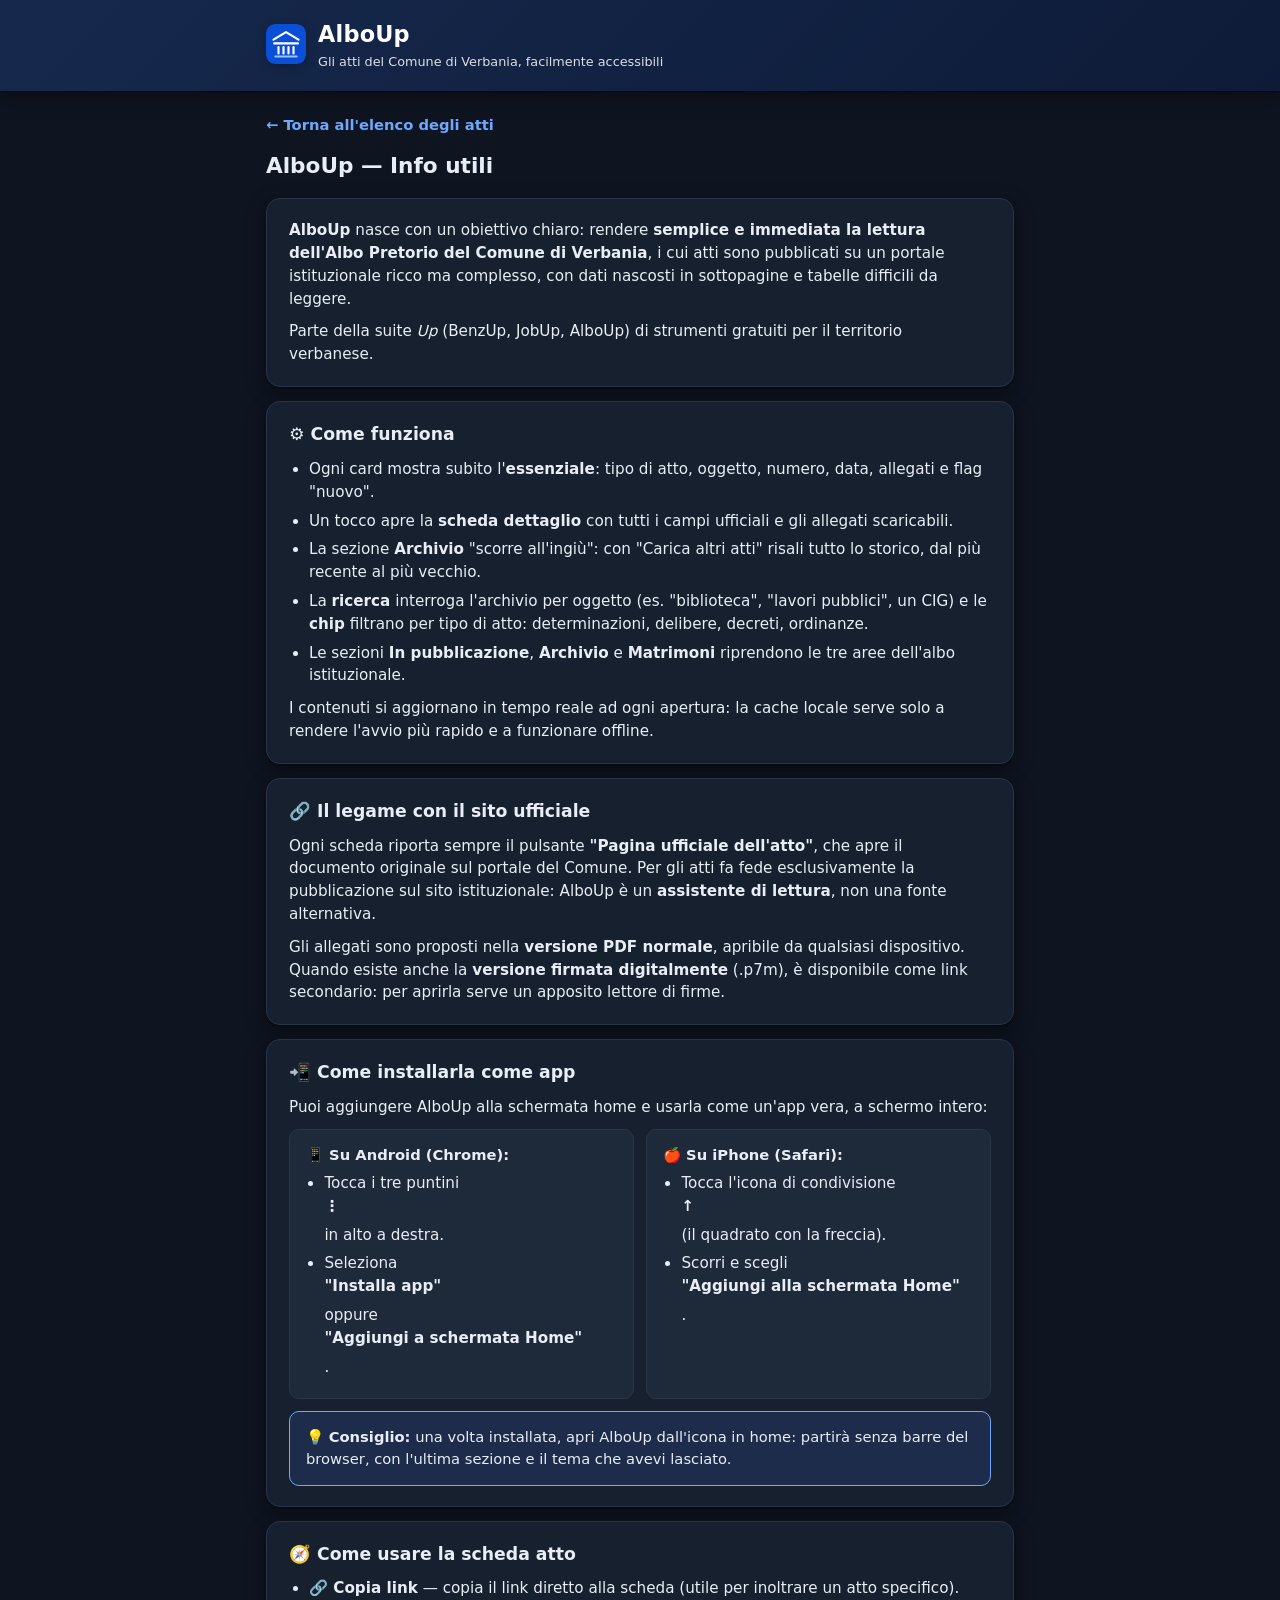
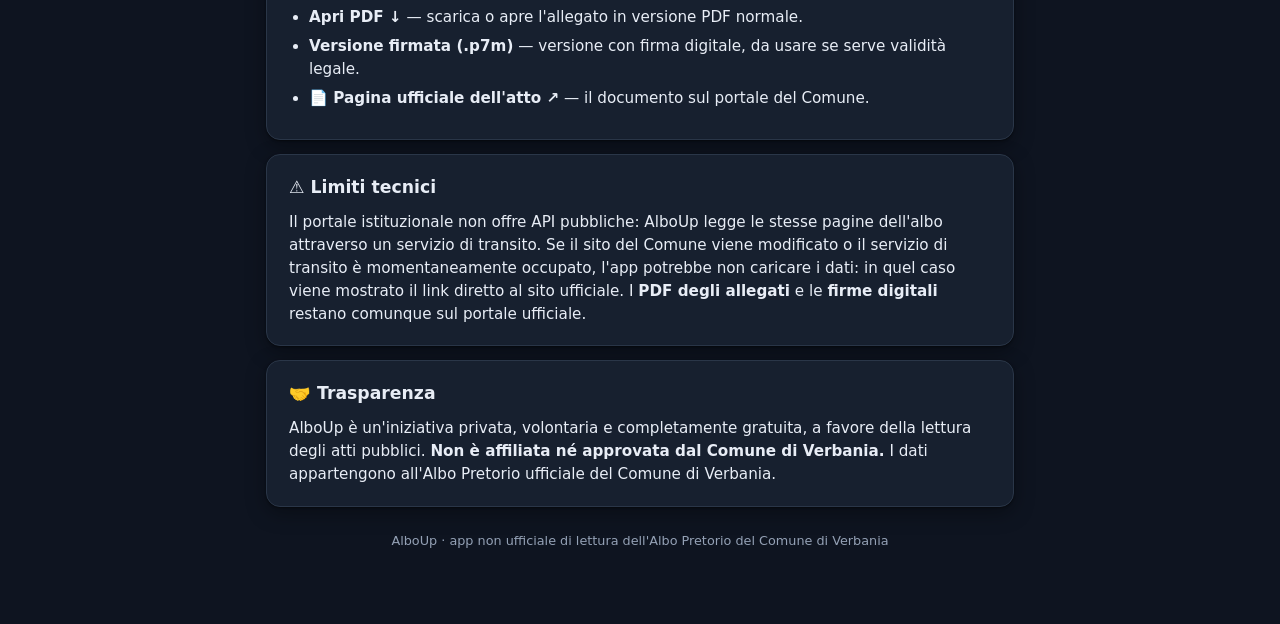
==== infoutili.html @ 07907e7c "Primo caricamento" ====
<!DOCTYPE html>
<html lang="it">
<head>
  <meta charset="UTF-8" />
  <meta name="viewport" content="width=device-width, initial-scale=1, viewport-fit=cover" />
  <meta name="description" content="Info utili su AlboUp: come funziona, come installarla come app, origine dei dati e trasparenza." />
  <title>Info utili — AlboUp</title>
  <link rel="manifest" href="manifest.json" />
  <link rel="icon" href="icon.svg" type="image/svg+xml" />
  <script>
    // tema scuro predefinito, coerente con l'app (prima che il CSS venga applicato)
    try { document.documentElement.dataset.theme = localStorage.getItem('alboVrb:theme') || 'dark'; } catch (e) {}
  </script>
  <link rel="stylesheet" href="style.css" />
  <style>
    /* stili specifici della pagina Info utili */
    .info-main { margin: 22px auto 40px; }
    .info-title { font-size: 1.35rem; margin: 0 0 16px; }
    .info-section {
      background: var(--surface);
      border: 1px solid var(--border);
      border-radius: var(--radius);
      box-shadow: var(--shadow);
      padding: 20px 22px;
      margin-bottom: 14px;
    }
    .info-section h2 { margin: 0 0 10px; font-size: 1.08rem; }
    .info-section p { margin: 0 0 10px; font-size: .95rem; }
    .info-section p:last-child { margin-bottom: 0; }
    .info-section ul { margin: 0 0 10px; padding-left: 1.25rem; font-size: .95rem; }
    .info-section li { margin-bottom: 6px; }
    .info-note {
      background: var(--primary-soft);
      border: 1px solid var(--primary);
      border-radius: 10px;
      padding: 14px 16px;
      margin-top: 12px;
      font-size: .92rem;
    }
    .install-cols { display: grid; gap: 12px; }
    @media (min-width: 640px) { .install-cols { grid-template-columns: 1fr 1fr; } }
    .install-box {
      background: var(--surface-2);
      border: 1px solid var(--border);
      border-radius: 10px;
      padding: 14px 16px;
      font-size: .92rem;
    }
    .install-box strong { display: block; margin-bottom: 6px; }
    .install-box ul { margin: 0; padding-left: 1.15rem; }
    .back-link {
      display: inline-flex; align-items: center; gap: 6px;
      color: var(--primary); text-decoration: none;
      font-weight: 600; font-size: .92rem; margin-bottom: 14px;
    }
    .back-link:hover { text-decoration: underline; text-underline-offset: 3px; }
    .info-footer { text-align: center; font-size: .8rem; color: var(--text-muted); padding: 10px 0 34px; }
  </style>
</head>
<body>

  <header class="site-header">
    <div class="wrap header-inner">
      <a class="brand" href="index.html" style="text-decoration:none; color:inherit;">
        <span class="brand-ico" aria-hidden="true">
          <svg viewBox="0 0 64 64" fill="none" xmlns="http://www.w3.org/2000/svg">
            <rect width="64" height="64" rx="14" fill="#0b4fd8"/>
            <path d="M12 25 32 13l20 12" stroke="#fff" stroke-width="3.5" stroke-linecap="round" stroke-linejoin="round"/>
            <line x1="13" y1="31" x2="51" y2="31" stroke="#fff" stroke-width="3.5" stroke-linecap="round"/>
            <line x1="20" y1="37" x2="20" y2="47" stroke="#fff" stroke-width="3.5" stroke-linecap="round"/>
            <line x1="28" y1="37" x2="28" y2="47" stroke="#fff" stroke-width="3.5" stroke-linecap="round"/>
            <line x1="36" y1="37" x2="36" y2="47" stroke="#fff" stroke-width="3.5" stroke-linecap="round"/>
            <line x1="44" y1="37" x2="44" y2="47" stroke="#fff" stroke-width="3.5" stroke-linecap="round"/>
            <line x1="15" y1="52" x2="49" y2="52" stroke="#93c5fd" stroke-width="3.5" stroke-linecap="round"/>
          </svg>
        </span>
        <div class="brand-txt">
          <h1>AlboUp</h1>
          <p>Gli atti del Comune di Verbania, facilmente accessibili</p>
        </div>
      </a>
    </div>
  </header>

  <main class="wrap info-main">
    <a class="back-link" href="index.html">← Torna all'elenco degli atti</a>
    <h2 class="info-title">AlboUp — Info utili</h2>

    <section class="info-section">
      <p>
        <strong>AlboUp</strong> nasce con un obiettivo chiaro: rendere <strong>semplice e immediata la lettura
        dell'Albo Pretorio del Comune di Verbania</strong>, i cui atti sono pubblicati su un portale
        istituzionale ricco ma complesso, con dati nascosti in sottopagine e tabelle difficili da leggere.
      </p>
      <p>Parte della suite <em>Up</em> (BenzUp, JobUp, AlboUp) di strumenti gratuiti per il territorio verbanese.</p>
    </section>

    <section class="info-section">
      <h2>⚙️ Come funziona</h2>
      <ul>
        <li>Ogni card mostra subito l'<strong>essenziale</strong>: tipo di atto, oggetto, numero, data, allegati e flag "nuovo".</li>
        <li>Un tocco apre la <strong>scheda dettaglio</strong> con tutti i campi ufficiali e gli allegati scaricabili.</li>
        <li>La sezione <strong>Archivio</strong> "scorre all'ingiù": con "Carica altri atti" risali tutto lo storico, dal più recente al più vecchio.</li>
        <li>La <strong>ricerca</strong> interroga l'archivio per oggetto (es. "biblioteca", "lavori pubblici", un CIG) e le <strong>chip</strong> filtrano per tipo di atto: determinazioni, delibere, decreti, ordinanze.</li>
        <li>Le sezioni <strong>In pubblicazione</strong>, <strong>Archivio</strong> e <strong>Matrimoni</strong> riprendono le tre aree dell'albo istituzionale.</li>
      </ul>
      <p>I contenuti si aggiornano in tempo reale ad ogni apertura: la cache locale serve solo a rendere l'avvio più rapido e a funzionare offline.</p>
    </section>

    <section class="info-section">
      <h2>🔗 Il legame con il sito ufficiale</h2>
      <p>
        Ogni scheda riporta sempre il pulsante <strong>"Pagina ufficiale dell'atto"</strong>, che apre il documento
        originale sul portale del Comune. Per gli atti fa fede esclusivamente la pubblicazione sul sito istituzionale:
        AlboUp è un <strong>assistente di lettura</strong>, non una fonte alternativa.
      </p>
      <p>
        Gli allegati sono proposti nella <strong>versione PDF normale</strong>, apribile da qualsiasi dispositivo.
        Quando esiste anche la <strong>versione firmata digitalmente</strong> (.p7m), è disponibile come link
        secondario: per aprirla serve un apposito lettore di firme.
      </p>
    </section>

    <section class="info-section">
      <h2>📲 Come installarla come app</h2>
      <p>Puoi aggiungere AlboUp alla schermata home e usarla come un'app vera, a schermo intero:</p>
      <div class="install-cols">
        <div class="install-box">
          <strong>📱 Su Android (Chrome):</strong>
          <ul>
            <li>Tocca i tre puntini <strong>⋮</strong> in alto a destra.</li>
            <li>Seleziona <strong>"Installa app"</strong> oppure <strong>"Aggiungi a schermata Home"</strong>.</li>
          </ul>
        </div>
        <div class="install-box">
          <strong>🍎 Su iPhone (Safari):</strong>
          <ul>
            <li>Tocca l'icona di condivisione <strong>↑</strong> (il quadrato con la freccia).</li>
            <li>Scorri e scegli <strong>"Aggiungi alla schermata Home"</strong>.</li>
          </ul>
        </div>
      </div>
      <div class="info-note">
        💡 <strong>Consiglio:</strong> una volta installata, apri AlboUp dall'icona in home: partirà senza
        barre del browser, con l'ultima sezione e il tema che avevi lasciato.
      </div>
    </section>

    <section class="info-section">
      <h2>🧭 Come usare la scheda atto</h2>
      <ul>
        <li><strong>🔗 Copia link</strong> — copia il link diretto alla scheda (utile per inoltrare un atto specifico).</li>
        <li><strong>Apri PDF ↓</strong> — scarica o apre l'allegato in versione PDF normale.</li>
        <li><strong>Versione firmata (.p7m)</strong> — versione con firma digitale, da usare se serve validità legale.</li>
        <li><strong>📄 Pagina ufficiale dell'atto ↗</strong> — il documento sul portale del Comune.</li>
      </ul>
    </section>

    <section class="info-section">
      <h2>⚠️ Limiti tecnici</h2>
      <p>
        Il portale istituzionale non offre API pubbliche: AlboUp legge le stesse pagine dell'albo attraverso un
        servizio di transito. Se il sito del Comune viene modificato o il servizio di transito è momentaneamente
        occupato, l'app potrebbe non caricare i dati: in quel caso viene mostrato il link diretto al sito ufficiale.
        I <strong>PDF degli allegati</strong> e le <strong>firme digitali</strong> restano comunque sul portale ufficiale.
      </p>
    </section>

    <section class="info-section">
      <h2>🤝 Trasparenza</h2>
      <p>
        AlboUp è un'iniziativa privata, volontaria e completamente gratuita, a favore della lettura degli atti
        pubblici. <strong>Non è affiliata né approvata dal Comune di Verbania.</strong> I dati appartengono
        all'Albo Pretorio ufficiale del Comune di Verbania.
      </p>
    </section>

    <p class="info-footer">
      AlboUp · app non ufficiale di lettura dell'Albo Pretorio del Comune di Verbania
    </p>
  </main>

  <script>
    // La pagina NON ha un selettore di tema: segue sempre quello impostato
    // nella pagina principale (stessa chiave "alboVrb:theme" in localStorage,
    // letta all'avvio nel <head>). Se il tema viene cambiato nella pagina
    // principale mentre questa è aperta in un'altra scheda, si aggiorna live.
    window.addEventListener('storage', function (e) {
      if (e.key === 'alboVrb:theme' && e.newValue) {
        document.documentElement.dataset.theme = e.newValue;
      }
    });
  </script>

</body>
</html>
---- style.css ----
/* ============================================================
   AlboUp — stile
   Mobile-first, tema chiaro/scuro via variabili CSS.
   ============================================================ */

:root {
  --bg: #f4f6fb;
  --surface: #ffffff;
  --surface-2: #eef1f8;
  --text: #1a2333;
  --text-muted: #5b6779;
  --border: #dde3ee;
  --primary: #0b4fd8;
  --primary-soft: #e8effd;
  --on-primary: #ffffff;
  --accent: #0b8a4d;
  --danger: #c62828;
  --shadow: 0 1px 2px rgba(16, 24, 40, .06), 0 4px 16px rgba(16, 24, 40, .08);
  --radius: 14px;
  --wrap: 780px;
}

[data-theme="dark"] {
  --bg: #0e1420;
  --surface: #17202f;
  --surface-2: #1e2939;
  --text: #e8edf6;
  --text-muted: #94a1b5;
  --border: #2a3648;
  --primary: #6ea8ff;
  --primary-soft: #1c2c4a;
  --on-primary: #0b1424;
  --accent: #4ade80;
  --danger: #ff6b6b;
  --shadow: 0 1px 2px rgba(0, 0, 0, .4), 0 6px 20px rgba(0, 0, 0, .35);
}

* { box-sizing: border-box; }

html { scroll-behavior: smooth; }

body {
  margin: 0;
  font-family: system-ui, -apple-system, "Segoe UI", Roboto, "Helvetica Neue", sans-serif;
  background: var(--bg);
  color: var(--text);
  line-height: 1.5;
  -webkit-font-smoothing: antialiased;
  overflow-x: hidden; /* nessuno scorrimento orizzontale di pagina */
}

.wrap {
  max-width: var(--wrap);
  margin-inline: auto;
  padding-inline: 16px;
}

.hidden { display: none !important; }
.muted { color: var(--text-muted); }
.muted-note { font-size: .85rem; color: var(--text-muted); text-align: center; }

/* ---------- Header ---------- */

.site-header {
  background: linear-gradient(135deg, var(--primary), #0a3ba8);
  color: #fff;
  padding: 18px 0 20px;
  box-shadow: var(--shadow);
  position: sticky;
  top: 0;
  z-index: 20;
}

[data-theme="dark"] .site-header {
  background: linear-gradient(135deg, #16294d, #0e1b38);
}

.header-inner {
  display: flex;
  align-items: center;
  justify-content: space-between;
  gap: 12px;
}

.brand { display: flex; align-items: center; gap: 12px; min-width: 0; }

.brand-ico {
  width: 40px;
  height: 40px;
  flex-shrink: 0;
  display: inline-flex;
  filter: drop-shadow(0 2px 4px rgba(0,0,0,.25));
}
.brand-ico svg { width: 100%; height: 100%; display: block; border-radius: 9px; }

.brand-txt h1 { margin: 0; font-size: 1.25rem; letter-spacing: .2px; }
.brand-txt p { margin: 0; font-size: .8rem; opacity: .85; }

.header-actions { display: flex; align-items: center; gap: 8px; flex-shrink: 0; }

/* colonna di link sotto il pulsante "Sito ufficiale" (stessi ingombri) */
.header-links {
  display: flex;
  flex-direction: column;
  align-items: flex-end;
  gap: 4px;
}
.header-links .infolink {
  font-size: .72rem;
  font-weight: 600;
  padding: 4px 10px;
}

.official-link {
  color: #fff;
  text-decoration: none;
  font-size: .85rem;
  font-weight: 600;
  padding: 8px 14px;
  border: 1px solid rgba(255, 255, 255, .45);
  border-radius: 999px;
  transition: background .15s;
  white-space: nowrap;
}
.official-link:hover { background: rgba(255, 255, 255, .15); }

.icon-btn {
  background: transparent;
  border: none;
  font-size: 1.15rem;
  cursor: pointer;
  padding: 8px;
  border-radius: 10px;
  color: inherit;
  transition: background .15s;
}
.icon-btn:hover { background: rgba(125, 140, 170, .18); }

/* pulsante tema: cerchio diviso bianco / blu notte */
.theme-toggle {
  display: inline-flex;
  align-items: center;
  justify-content: center;
}
.theme-toggle svg circle { stroke: rgba(255, 255, 255, .9); }
.theme-toggle:hover svg { transform: rotate(180deg); }
.theme-toggle svg { transition: transform .35s ease; }

/* ---------- Tabs ---------- */

.tabs {
  display: flex;
  gap: 6px;
  margin: 18px 0 4px;
  overflow-x: auto;
  scrollbar-width: none;
}
.tabs::-webkit-scrollbar { display: none; }

.tab {
  flex-shrink: 0;
  display: inline-flex;
  align-items: center;
  gap: 7px;
  padding: 10px 16px;
  font-size: .92rem;
  font-weight: 600;
  color: var(--text-muted);
  background: var(--surface);
  border: 1px solid var(--border);
  border-radius: 999px;
  cursor: pointer;
  transition: all .15s;
}
.tab:hover { color: var(--text); border-color: var(--primary); }
.tab.active {
  background: var(--primary);
  border-color: var(--primary);
  color: var(--on-primary);
}

/* ---------- Toolbar ---------- */

.toolbar { margin: 14px 0 6px; }

.searchbox {
  display: flex;
  align-items: center;
  gap: 8px;
  background: var(--surface);
  border: 1.5px solid var(--border);
  border-radius: 999px;
  padding: 4px 8px 4px 16px;
  transition: border-color .15s, box-shadow .15s;
}
.searchbox:focus-within {
  border-color: var(--primary);
  box-shadow: 0 0 0 3px var(--primary-soft);
}

.search-ico { opacity: .6; }

.searchbox input {
  flex: 1;
  min-width: 0;
  border: none;
  outline: none;
  background: transparent;
  color: var(--text);
  font-size: 1rem;
  padding: 9px 0;
}
.searchbox input::placeholder { color: var(--text-muted); }

.chips {
  display: flex;
  flex-wrap: wrap;          /* i filtri vanno a capo invece di sbordare */
  gap: 8px;
  margin-top: 12px;
  max-width: 100%;
}

.chip {
  padding: 7px 14px;
  font-size: .85rem;
  font-weight: 600;
  color: var(--text-muted);
  background: var(--surface);
  border: 1px solid var(--border);
  border-radius: 999px;
  cursor: pointer;
  transition: all .15s;
  white-space: nowrap;
}
.chip:hover { color: var(--text); border-color: var(--primary); }
.chip.active {
  background: var(--primary-soft);
  border-color: var(--primary);
  color: var(--primary);
}

/* ---------- Status ---------- */

.statusline {
  min-height: 22px;
  margin: 10px 0 4px;
  font-size: .88rem;
  color: var(--text-muted);
}
.statusline.error { color: var(--danger); font-weight: 600; }

.spinner {
  display: inline-block;
  width: 14px;
  height: 14px;
  border: 2px solid var(--border);
  border-top-color: var(--primary);
  border-radius: 50%;
  animation: spin .7s linear infinite;
  vertical-align: -2px;
  margin-right: 8px;
}
@keyframes spin { to { transform: rotate(360deg); } }

/* ---------- Cards ---------- */

.cards {
  display: flex;
  flex-direction: column;
  gap: 12px;
  padding: 8px 0 12px;
}

.card {
  background: var(--surface);
  border: 1px solid var(--border);
  border-radius: var(--radius);
  box-shadow: var(--shadow);
  overflow: hidden;
  cursor: pointer;
  transition: transform .12s, box-shadow .12s, border-color .12s;
  text-align: left;
  padding: 0;
  width: 100%;
  font: inherit;
  color: inherit;
}
.card:hover { transform: translateY(-2px); border-color: var(--primary); }
.card:focus-visible { outline: 3px solid var(--primary); outline-offset: 2px; }

.card-top {
  display: flex;
  justify-content: space-between;
  align-items: center;
  gap: 8px;
  padding: 10px 16px 0;
}

.badge {
  display: inline-block;
  font-size: .72rem;
  font-weight: 700;
  letter-spacing: .4px;
  text-transform: uppercase;
  color: var(--primary);
  background: var(--primary-soft);
  border-radius: 6px;
  padding: 3px 9px;
  max-width: 70%;
  overflow: hidden;
  text-overflow: ellipsis;
  white-space: nowrap;
}

.card-date { font-size: .78rem; color: var(--text-muted); white-space: nowrap; }

.card-body { padding: 8px 16px 4px; }

.card-title {
  margin: 0 0 6px;
  font-size: 1rem;
  line-height: 1.45;
  display: -webkit-box;
  -webkit-line-clamp: 2;
  -webkit-box-orient: vertical;
  overflow: hidden;
}

.card-foot {
  display: flex;
  align-items: center;
  gap: 10px;
  padding: 8px 16px 12px;
  font-size: .8rem;
  color: var(--text-muted);
}

.tag-num {
  font-weight: 700;
  color: var(--text);
  background: var(--surface-2);
  border-radius: 6px;
  padding: 2px 8px;
}

.attach { display: inline-flex; align-items: center; gap: 4px; }
.new-flag {
  color: var(--accent);
  font-weight: 700;
  font-size: .72rem;
  text-transform: uppercase;
  letter-spacing: .5px;
}

/* ---------- Load more ---------- */

.loadmore-zone { text-align: center; padding: 4px 0 30px; position: relative; }

.btn-secondary {
  font: inherit;
  font-size: .92rem;
  font-weight: 600;
  color: var(--primary);
  background: var(--surface);
  border: 1.5px solid var(--primary);
  border-radius: 999px;
  padding: 10px 22px;
  cursor: pointer;
  transition: background .15s, color .15s;
}
.btn-secondary:hover { background: var(--primary); color: var(--on-primary); }
.btn-secondary:disabled { opacity: .55; cursor: wait; }

.to-top { position: fixed; right: 18px; bottom: 18px; z-index: 15; font-size: 1.3rem;
  background: var(--surface); border: 1px solid var(--border); box-shadow: var(--shadow); }

/* ---------- Overlay dettaglio ---------- */

.overlay {
  position: fixed;
  inset: 0;
  z-index: 50;
  background: var(--bg);
  overflow-y: auto;
  animation: slidein .18s ease-out;
}
@keyframes slidein { from { transform: translateX(24px); opacity: 0; } to { transform: none; opacity: 1; } }

.overlay-bar {
  display: flex;
  justify-content: space-between;
  gap: 10px;
  padding-top: 16px;
  position: sticky;
  top: 0;
  background: var(--bg);
  padding-bottom: 10px;
  z-index: 2;
}

.detail-card {
  background: var(--surface);
  border: 1px solid var(--border);
  border-radius: var(--radius);
  box-shadow: var(--shadow);
  padding: 20px 20px 26px;
  margin-bottom: 30px;
}

.d-head { border-bottom: 1px solid var(--border); padding-bottom: 14px; margin-bottom: 16px; }

.d-cat {
  display: inline-block;
  font-size: .75rem;
  font-weight: 700;
  text-transform: uppercase;
  letter-spacing: .5px;
  color: var(--primary);
  background: var(--primary-soft);
  border-radius: 6px;
  padding: 4px 10px;
  margin-bottom: 10px;
}

.d-title { margin: 0 0 10px; font-size: 1.25rem; line-height: 1.4; }

.d-num { font-size: .9rem; color: var(--text-muted); font-weight: 600; }

.d-rows { display: flex; flex-direction: column; }

.d-row {
  display: grid;
  grid-template-columns: 170px 1fr;
  gap: 12px;
  padding: 9px 2px;
  border-bottom: 1px dashed var(--border);
  font-size: .93rem;
}
.d-row dt { color: var(--text-muted); font-weight: 600; }
.d-row dd { margin: 0; overflow-wrap: anywhere; }

.d-actions { margin-top: 20px; display: flex; flex-wrap: wrap; gap: 10px; }

.d-att-title { margin: 22px 0 8px; font-size: 1rem; }

.d-att-list { list-style: none; margin: 0; padding: 0; display: flex; flex-direction: column; gap: 8px; }

.d-att-list li {
  display: flex;
  align-items: center;
  justify-content: space-between;
  gap: 12px;
  flex-wrap: wrap;
  background: var(--surface-2);
  border: 1px solid var(--border);
  border-radius: 10px;
  padding: 10px 14px;
  font-size: .92rem;
}

.att-name { min-width: 0; overflow-wrap: anywhere; }
.att-links { display: inline-flex; align-items: center; gap: 10px; flex-shrink: 0; flex-wrap: wrap; }
.att-btn { padding: 7px 14px; font-size: .82rem; flex-shrink: 0; }

.att-signed {
  font-size: .8rem;
  color: var(--text-muted);
  text-decoration: underline;
  text-underline-offset: 3px;
  white-space: nowrap;
}
.att-signed:hover { color: var(--primary); }

.btn-primary {
  font: inherit;
  font-size: .95rem;
  font-weight: 700;
  color: var(--on-primary);
  background: var(--primary);
  border: none;
  border-radius: 999px;
  padding: 12px 24px;
  cursor: pointer;
  text-decoration: none;
  display: inline-flex;
  align-items: center;
  gap: 8px;
  transition: filter .15s;
}
.btn-primary:hover { filter: brightness(1.1); }

.d-note { margin-top: 16px; font-size: .82rem; color: var(--text-muted); }

/* ---------- Empty state ---------- */

.empty-box {
  text-align: center;
  background: var(--surface);
  border: 1px dashed var(--border);
  border-radius: var(--radius);
  padding: 42px 22px;
  display: flex;
  flex-direction: column;
  align-items: center;
  gap: 8px;
}

.empty-ico { font-size: 2.6rem; }

.empty-box h3 { margin: 4px 0 0; font-size: 1.08rem; }

.empty-box p {
  margin: 0 0 10px;
  color: var(--text-muted);
  font-size: .92rem;
  max-width: 46ch;
}

/* ---------- Footer ---------- */

.site-footer {
  border-top: 1px solid var(--border);
  padding: 20px 0 30px;
  font-size: .85rem;
  color: var(--text-muted);
  background: var(--surface);
}
.site-footer a { color: var(--primary); }

/* ---------- Toast ---------- */

.toast {
  position: fixed;
  left: 50%;
  bottom: 26px;
  transform: translateX(-50%);
  z-index: 99;
  background: var(--text);
  color: var(--bg);
  font-size: .9rem;
  font-weight: 600;
  padding: 11px 20px;
  border-radius: 999px;
  box-shadow: var(--shadow);
  animation: pop .2s ease-out;
}
@keyframes pop { from { transform: translateX(-50%) translateY(10px); opacity: 0; } }

/* ---------- Splash screen ---------- */

.splash {
  position: fixed;
  inset: 0;
  z-index: 300;
  background: var(--bg);
  display: flex;
  flex-direction: column;
  align-items: center;
  justify-content: center;
  gap: 14px;
  transition: opacity .3s ease;
}

.splash-ico { width: 84px; height: 84px; }
.splash-ico svg {
  width: 100%; height: 100%; display: block;
  border-radius: 18px;
  box-shadow: var(--shadow);
  animation: splashpulse 1.4s ease-in-out infinite;
}

.splash-name {
  margin: 0;
  font-size: 1.5rem;
  font-weight: 800;
  letter-spacing: .3px;
  color: var(--text);
}
.splash-name span { color: var(--primary); }

.splash-out { opacity: 0; pointer-events: none; }

@keyframes splashpulse {
  0%   { transform: scale(.94); opacity: .85; }
  50%  { transform: scale(1.04); opacity: 1; }
  100% { transform: scale(.94); opacity: .85; }
}

/* ---------- Caricamento: icona animata + scheletro ---------- */

.loading-block {
  text-align: center;
  padding: 34px 0 10px;
  color: var(--text-muted);
}
.loading-block > p { margin: 10px 0 0; font-size: .9rem; }

.loading-icon {
  width: 56px;
  height: 56px;
  margin: 0 auto;
  animation: splashpulse 1.5s ease-in-out infinite;
}
.loading-icon svg { width: 100%; height: 100%; display: block; border-radius: 12px; }

.skeletons {
  display: flex;
  flex-direction: column;
  gap: 10px;
  max-width: 560px;
  margin: 22px auto 0;
}

.skel-card {
  background: var(--surface);
  border: 1px solid var(--border);
  border-radius: var(--radius);
  padding: 16px;
  display: flex;
  flex-direction: column;
  gap: 10px;
}

.skel-row { display: flex; align-items: center; justify-content: space-between; gap: 8px; }

.skel {
  display: block;
  border-radius: 6px;
  background: linear-gradient(90deg, var(--surface-2) 25%, var(--border) 50%, var(--surface-2) 75%);
  background-size: 200% 100%;
  animation: shimmer 1.3s linear infinite;
}

.skel-badge { width: 120px; height: 18px; }
.skel-date  { width: 88px;  height: 14px; }
.skel-line  { width: 92%;   height: 14px; }
.skel-short { width: 55%; }

@keyframes shimmer {
  from { background-position: 200% 0; }
  to   { background-position: -200% 0; }
}

/* ---------- Responsive ---------- */

@media (min-width: 640px) {
  .brand-txt h1 { font-size: 1.4rem; }
  .card-title { font-size: 1.05rem; }
  .detail-card { padding: 26px 28px 30px; }
  .d-title { font-size: 1.4rem; }
  .d-row { grid-template-columns: 200px 1fr; }
}

@media (prefers-reduced-motion: reduce) {
  * { animation: none !important; transition: none !important; }
  html { scroll-behavior: auto; }
}
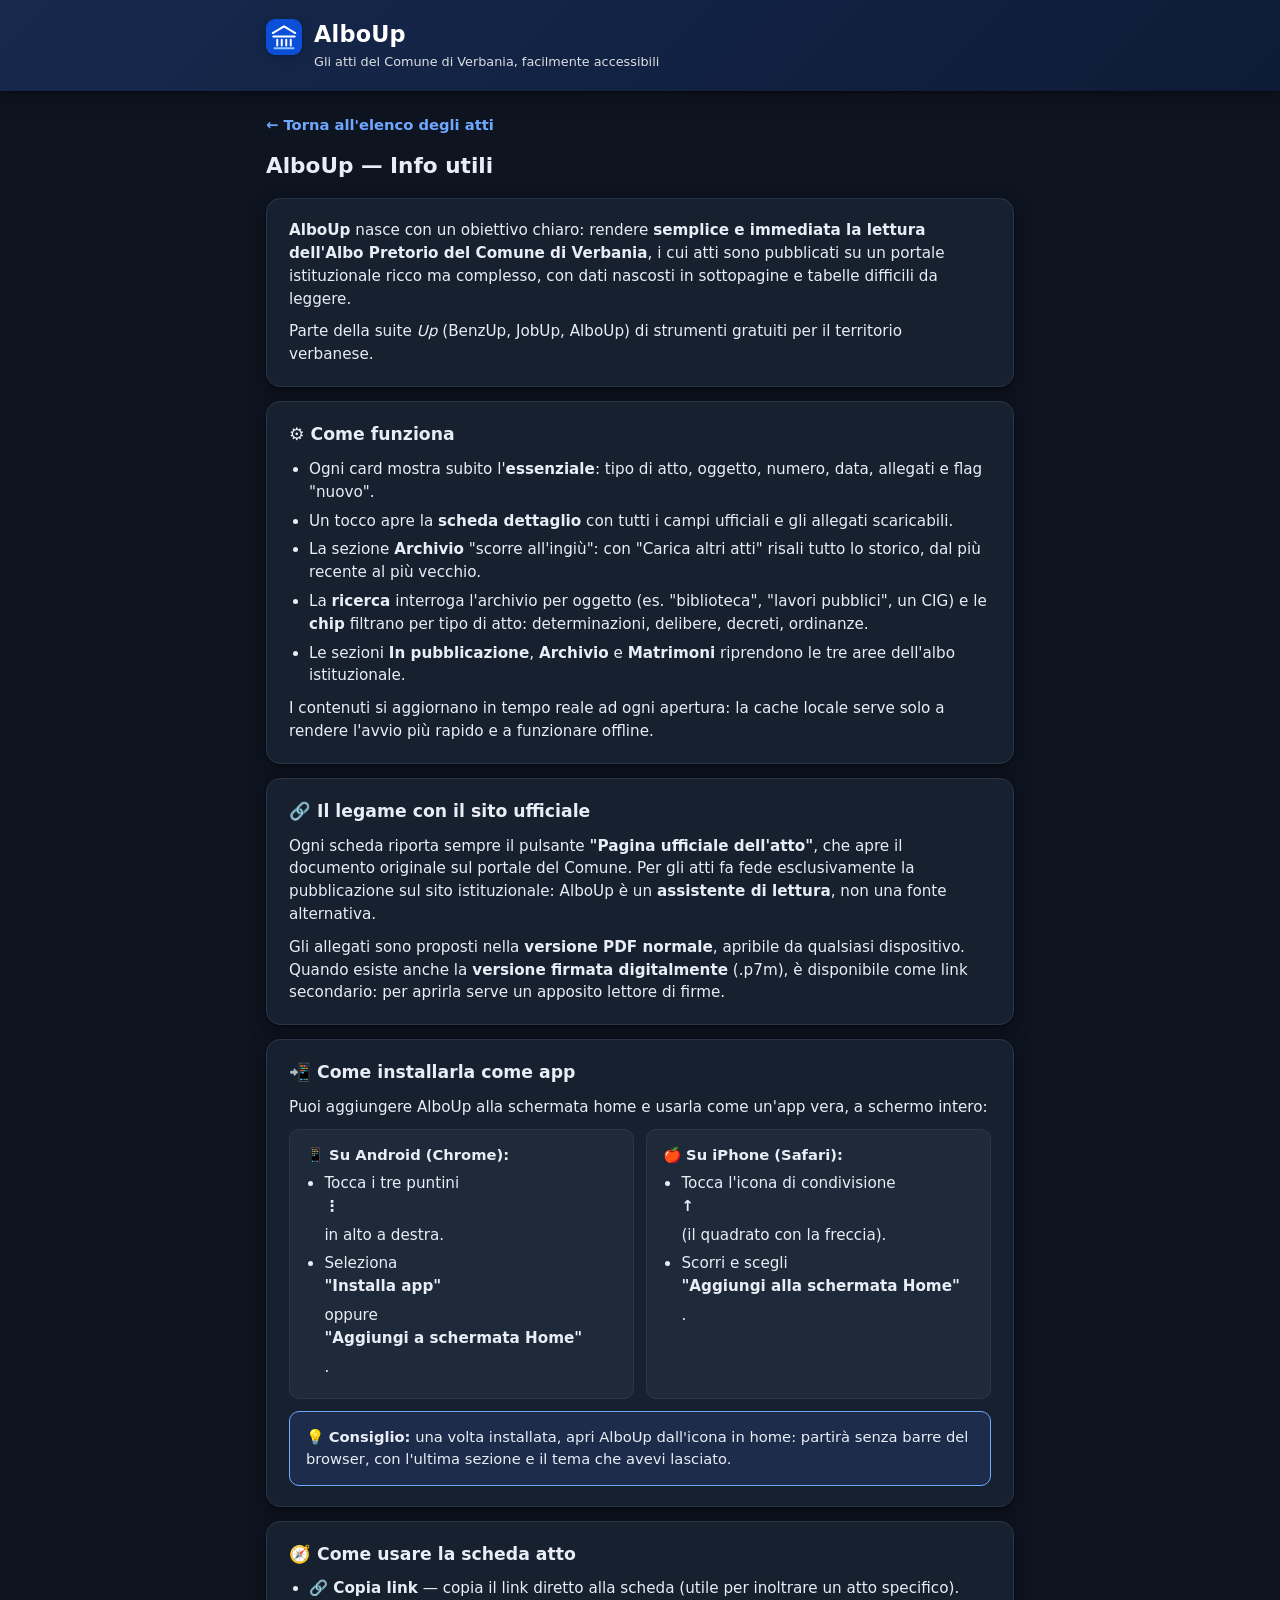
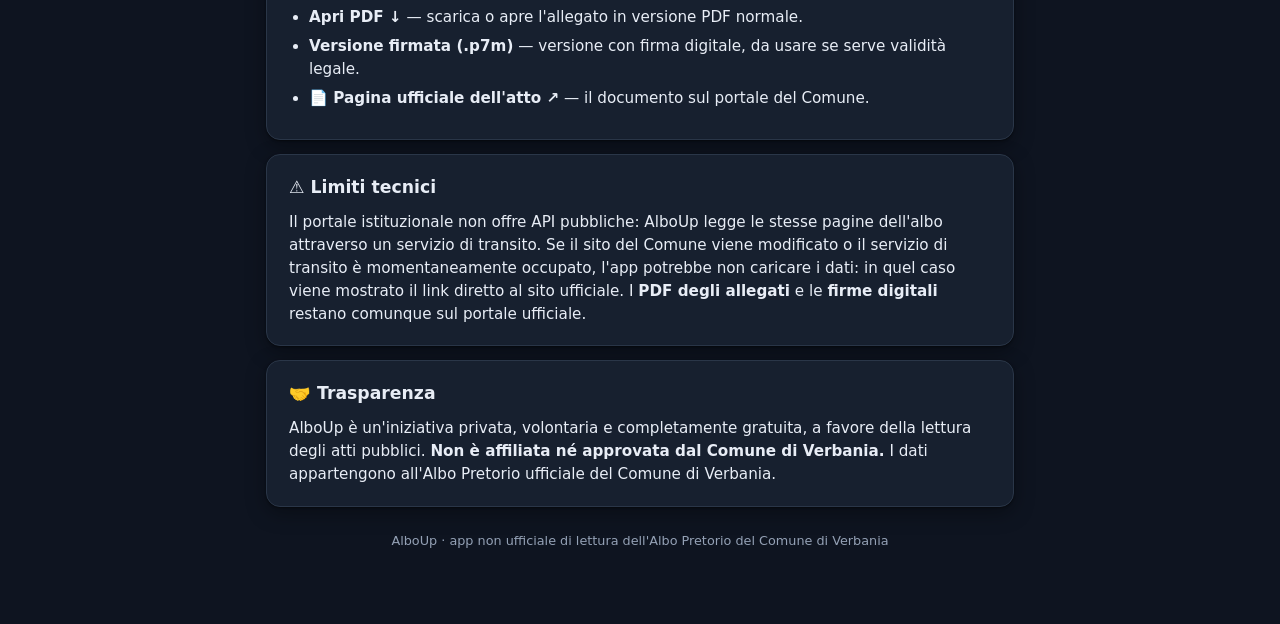
==== commit 26c4c52a: "Modifiche estetiche per cellulare" ====
--- a/infoutili.html
+++ b/infoutili.html
@@ -76,7 +76,7 @@
         </span>
         <div class="brand-txt">
           <h1>AlboUp</h1>
-          <p>Gli atti del Comune di Verbania, facilmente accessibili</p>
+          <p>Gli atti del Comune di Verbania<span class="sub-extra">, facilmente accessibili</span></p>
         </div>
       </a>
     </div>
--- a/style.css
+++ b/style.css
@@ -82,19 +82,28 @@
   gap: 12px;
 }
 
-.brand { display: flex; align-items: center; gap: 12px; min-width: 0; }
+.brand { display: flex; align-items: flex-start; gap: 12px; min-width: 0; }
 
 .brand-ico {
-  width: 40px;
-  height: 40px;
+  width: 36px;
+  height: 36px;
   flex-shrink: 0;
   display: inline-flex;
+  margin-top: 1px;
   filter: drop-shadow(0 2px 4px rgba(0,0,0,.25));
 }
 .brand-ico svg { width: 100%; height: 100%; display: block; border-radius: 9px; }
 
+.brand-txt { min-width: 0; }
 .brand-txt h1 { margin: 0; font-size: 1.25rem; letter-spacing: .2px; }
-.brand-txt p { margin: 0; font-size: .8rem; opacity: .85; }
+.brand-txt p {
+  margin: 0;
+  font-size: .8rem;
+  opacity: .85;
+  white-space: nowrap;      /* il sottotitolo resta su una riga */
+  overflow: hidden;
+  text-overflow: ellipsis;
+}
 
 .header-actions { display: flex; align-items: center; gap: 8px; flex-shrink: 0; }
 
@@ -150,12 +159,10 @@
 
 .tabs {
   display: flex;
+  flex-wrap: wrap;         /* le tab vanno a capo invece di sbordare a destra */
   gap: 6px;
   margin: 18px 0 4px;
-  overflow-x: auto;
-  scrollbar-width: none;
-}
-.tabs::-webkit-scrollbar { display: none; }
+}
 
 .tab {
   flex-shrink: 0;
@@ -177,6 +184,11 @@
   background: var(--primary);
   border-color: var(--primary);
   color: var(--on-primary);
+}
+
+/* schermi stretti: tab più compatte per tentare la riga singola */
+@media (max-width: 420px) {
+  .tab { padding: 8px 12px; font-size: .86rem; gap: 5px; }
 }
 
 /* ---------- Toolbar ---------- */
@@ -643,6 +655,17 @@
 
 /* ---------- Responsive ---------- */
 
+/* schermi stretti: header compatto, sottotitolo breve su una riga */
+@media (max-width: 560px) {
+  .site-header { padding: 12px 0 14px; }
+  .brand-ico { width: 32px; height: 32px; }
+  .brand-txt h1 { font-size: 1.12rem; }
+  .brand-txt p { font-size: .74rem; }
+  .sub-extra { display: none; }  /* via la parte finale del sottotitolo */
+  .official-link { padding: 6px 11px; font-size: .78rem; }
+  .header-links .infolink { font-size: .68rem; padding: 3px 8px; }
+}
+
 @media (min-width: 640px) {
   .brand-txt h1 { font-size: 1.4rem; }
   .card-title { font-size: 1.05rem; }
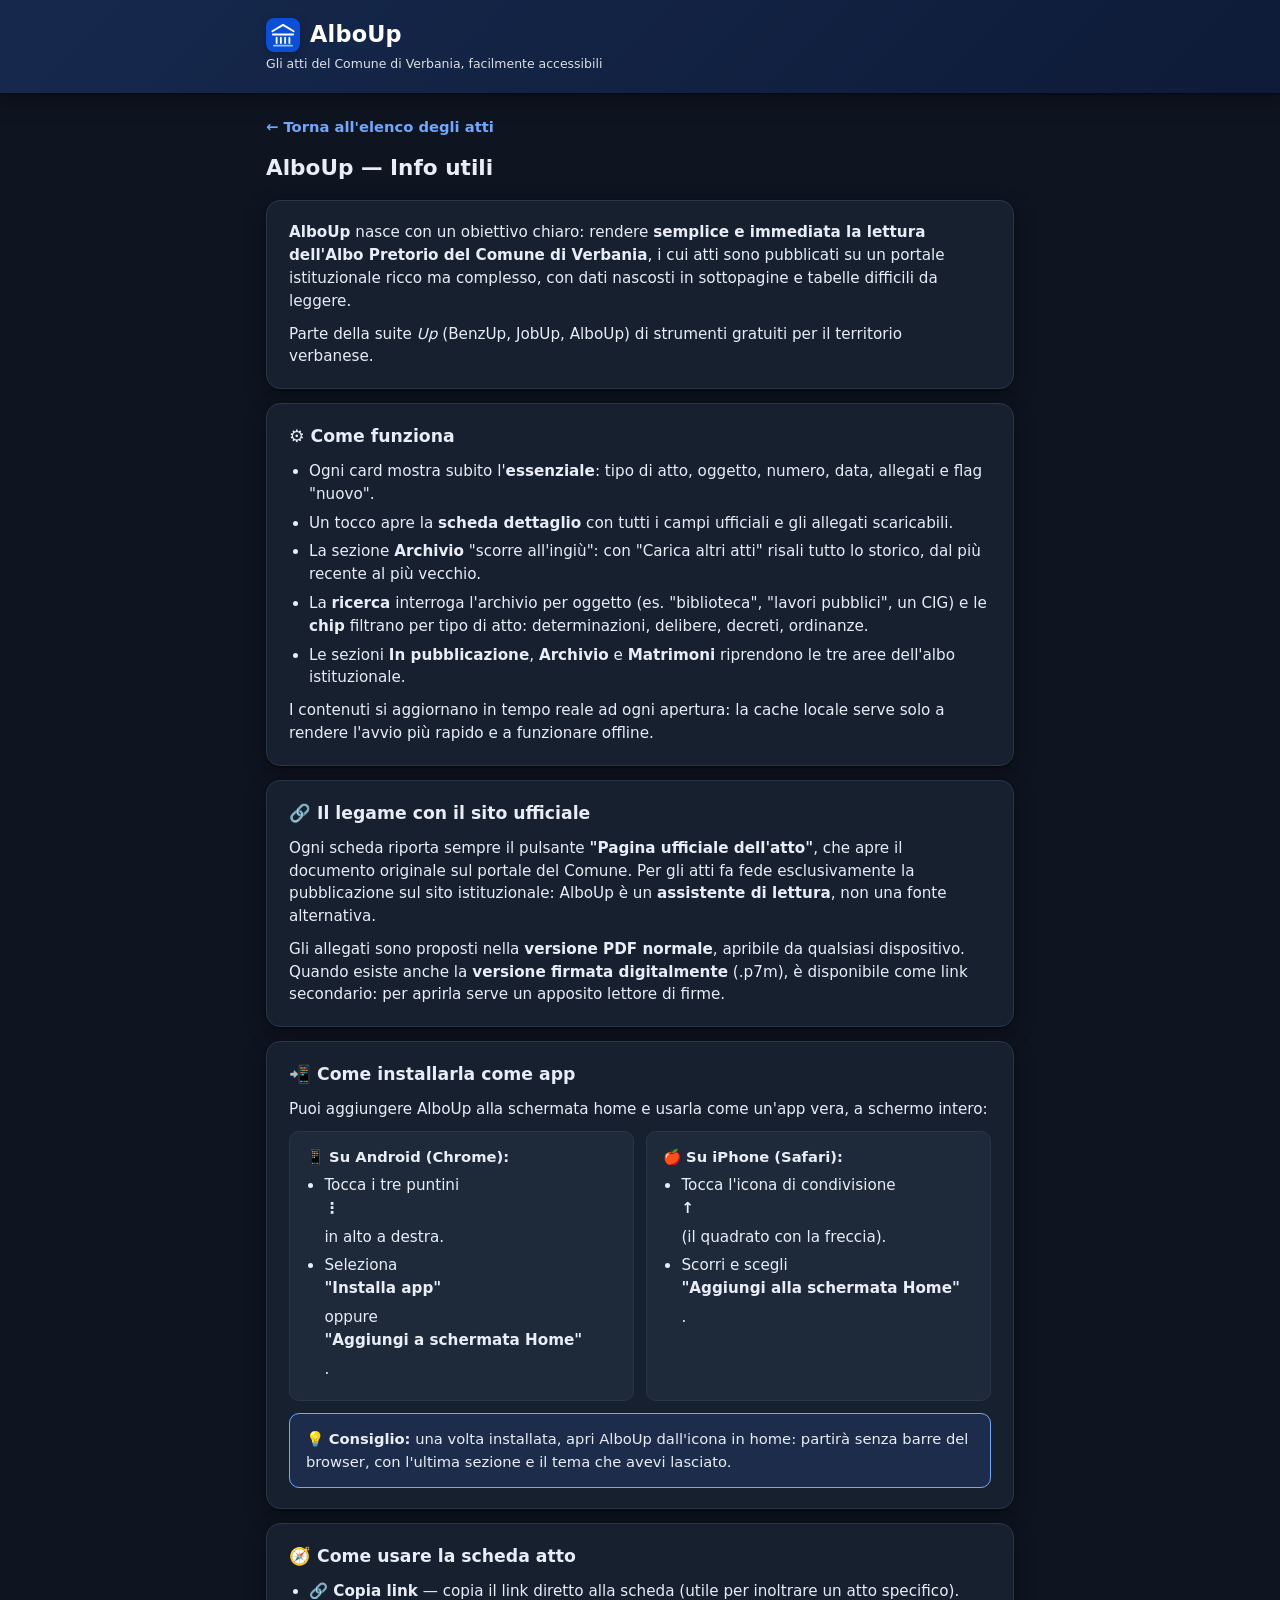
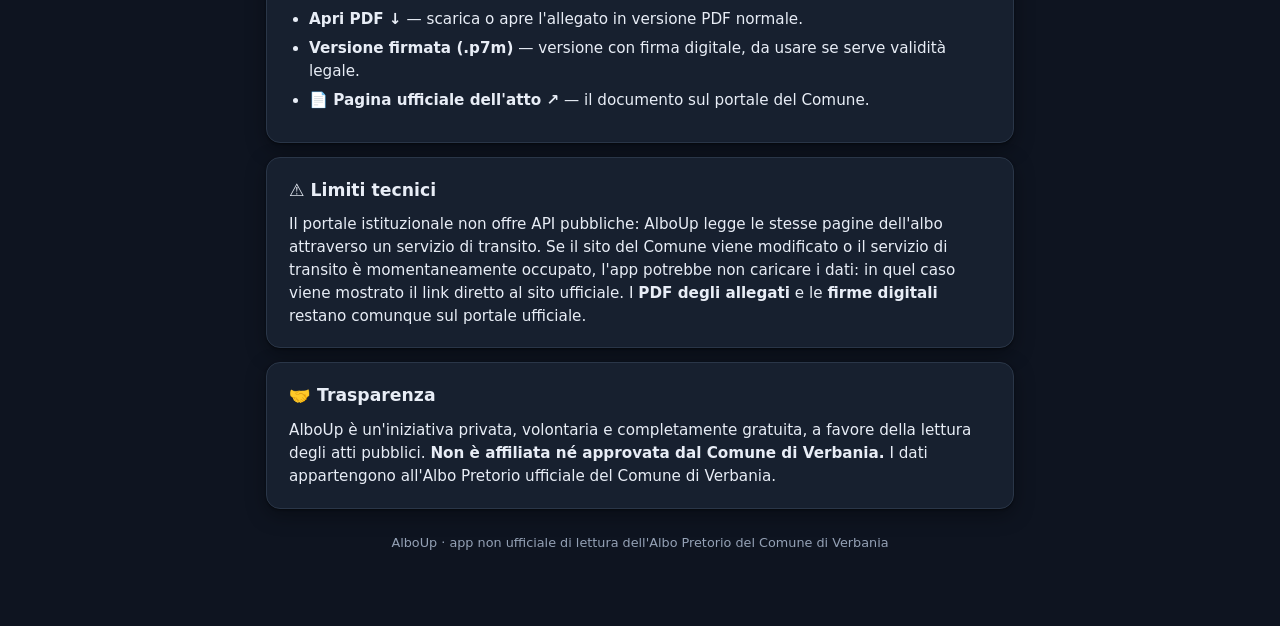
==== commit 84873655: "Aggiunstamenti header" ====
--- a/infoutili.html
+++ b/infoutili.html
@@ -60,7 +60,7 @@
 <body>
 
   <header class="site-header">
-    <div class="wrap header-inner">
+    <div class="wrap">
       <a class="brand" href="index.html" style="text-decoration:none; color:inherit;">
         <span class="brand-ico" aria-hidden="true">
           <svg viewBox="0 0 64 64" fill="none" xmlns="http://www.w3.org/2000/svg">
@@ -74,11 +74,9 @@
             <line x1="15" y1="52" x2="49" y2="52" stroke="#93c5fd" stroke-width="3.5" stroke-linecap="round"/>
           </svg>
         </span>
-        <div class="brand-txt">
-          <h1>AlboUp</h1>
-          <p>Gli atti del Comune di Verbania<span class="sub-extra">, facilmente accessibili</span></p>
-        </div>
+        <h1>AlboUp</h1>
       </a>
+      <p class="header-sub">Gli atti del Comune di Verbania, facilmente accessibili</p>
     </div>
   </header>
 
--- a/style.css
+++ b/style.css
@@ -79,45 +79,31 @@
   display: flex;
   align-items: center;
   justify-content: space-between;
-  gap: 12px;
-}
-
-.brand { display: flex; align-items: flex-start; gap: 12px; min-width: 0; }
+  gap: 10px;
+}
+
+/* riga 1: icona + nome a sinistra, toggle tema e link a destra */
+.brand { display: flex; align-items: center; gap: 10px; min-width: 0; }
 
 .brand-ico {
-  width: 36px;
-  height: 36px;
+  width: 34px;
+  height: 34px;
   flex-shrink: 0;
   display: inline-flex;
-  margin-top: 1px;
   filter: drop-shadow(0 2px 4px rgba(0,0,0,.25));
 }
-.brand-ico svg { width: 100%; height: 100%; display: block; border-radius: 9px; }
-
-.brand-txt { min-width: 0; }
-.brand-txt h1 { margin: 0; font-size: 1.25rem; letter-spacing: .2px; }
-.brand-txt p {
-  margin: 0;
-  font-size: .8rem;
+.brand-ico svg { width: 100%; height: 100%; display: block; border-radius: 8px; }
+
+.brand h1 { margin: 0; font-size: 1.25rem; letter-spacing: .2px; }
+
+.header-actions { display: flex; align-items: center; gap: 6px; flex-shrink: 0; }
+
+/* riga 2: sottotitolo completo, a larghezza di pagina */
+.header-sub {
+  margin: 4px 0 0;
+  font-size: .78rem;
+  line-height: 1.35;
   opacity: .85;
-  white-space: nowrap;      /* il sottotitolo resta su una riga */
-  overflow: hidden;
-  text-overflow: ellipsis;
-}
-
-.header-actions { display: flex; align-items: center; gap: 8px; flex-shrink: 0; }
-
-/* colonna di link sotto il pulsante "Sito ufficiale" (stessi ingombri) */
-.header-links {
-  display: flex;
-  flex-direction: column;
-  align-items: flex-end;
-  gap: 4px;
-}
-.header-links .infolink {
-  font-size: .72rem;
-  font-weight: 600;
-  padding: 4px 10px;
 }
 
 .official-link {
@@ -186,9 +172,10 @@
   color: var(--on-primary);
 }
 
-/* schermi stretti: tab più compatte per tentare la riga singola */
+/* schermi stretti: tab compatte per stare su una riga sopra la ricerca */
 @media (max-width: 420px) {
-  .tab { padding: 8px 12px; font-size: .86rem; gap: 5px; }
+  .tabs { margin-top: 14px; }
+  .tab { padding: 6px 10px; font-size: .78rem; gap: 4px; }
 }
 
 /* ---------- Toolbar ---------- */
@@ -655,19 +642,18 @@
 
 /* ---------- Responsive ---------- */
 
-/* schermi stretti: header compatto, sottotitolo breve su una riga */
+/* schermi stretti: header compatto, sottotitolo sempre completo */
 @media (max-width: 560px) {
-  .site-header { padding: 12px 0 14px; }
-  .brand-ico { width: 32px; height: 32px; }
-  .brand-txt h1 { font-size: 1.12rem; }
-  .brand-txt p { font-size: .74rem; }
-  .sub-extra { display: none; }  /* via la parte finale del sottotitolo */
-  .official-link { padding: 6px 11px; font-size: .78rem; }
-  .header-links .infolink { font-size: .68rem; padding: 3px 8px; }
+  .site-header { padding: 10px 0 12px; }
+  .brand-ico { width: 30px; height: 30px; }
+  .brand h1 { font-size: 1.12rem; }
+  .header-sub { font-size: .74rem; }
+  .official-link { padding: 5px 9px; font-size: .74rem; }
+  .theme-toggle svg { width: 20px; height: 20px; }
 }
 
 @media (min-width: 640px) {
-  .brand-txt h1 { font-size: 1.4rem; }
+  .brand h1 { font-size: 1.4rem; }
   .card-title { font-size: 1.05rem; }
   .detail-card { padding: 26px 28px 30px; }
   .d-title { font-size: 1.4rem; }
